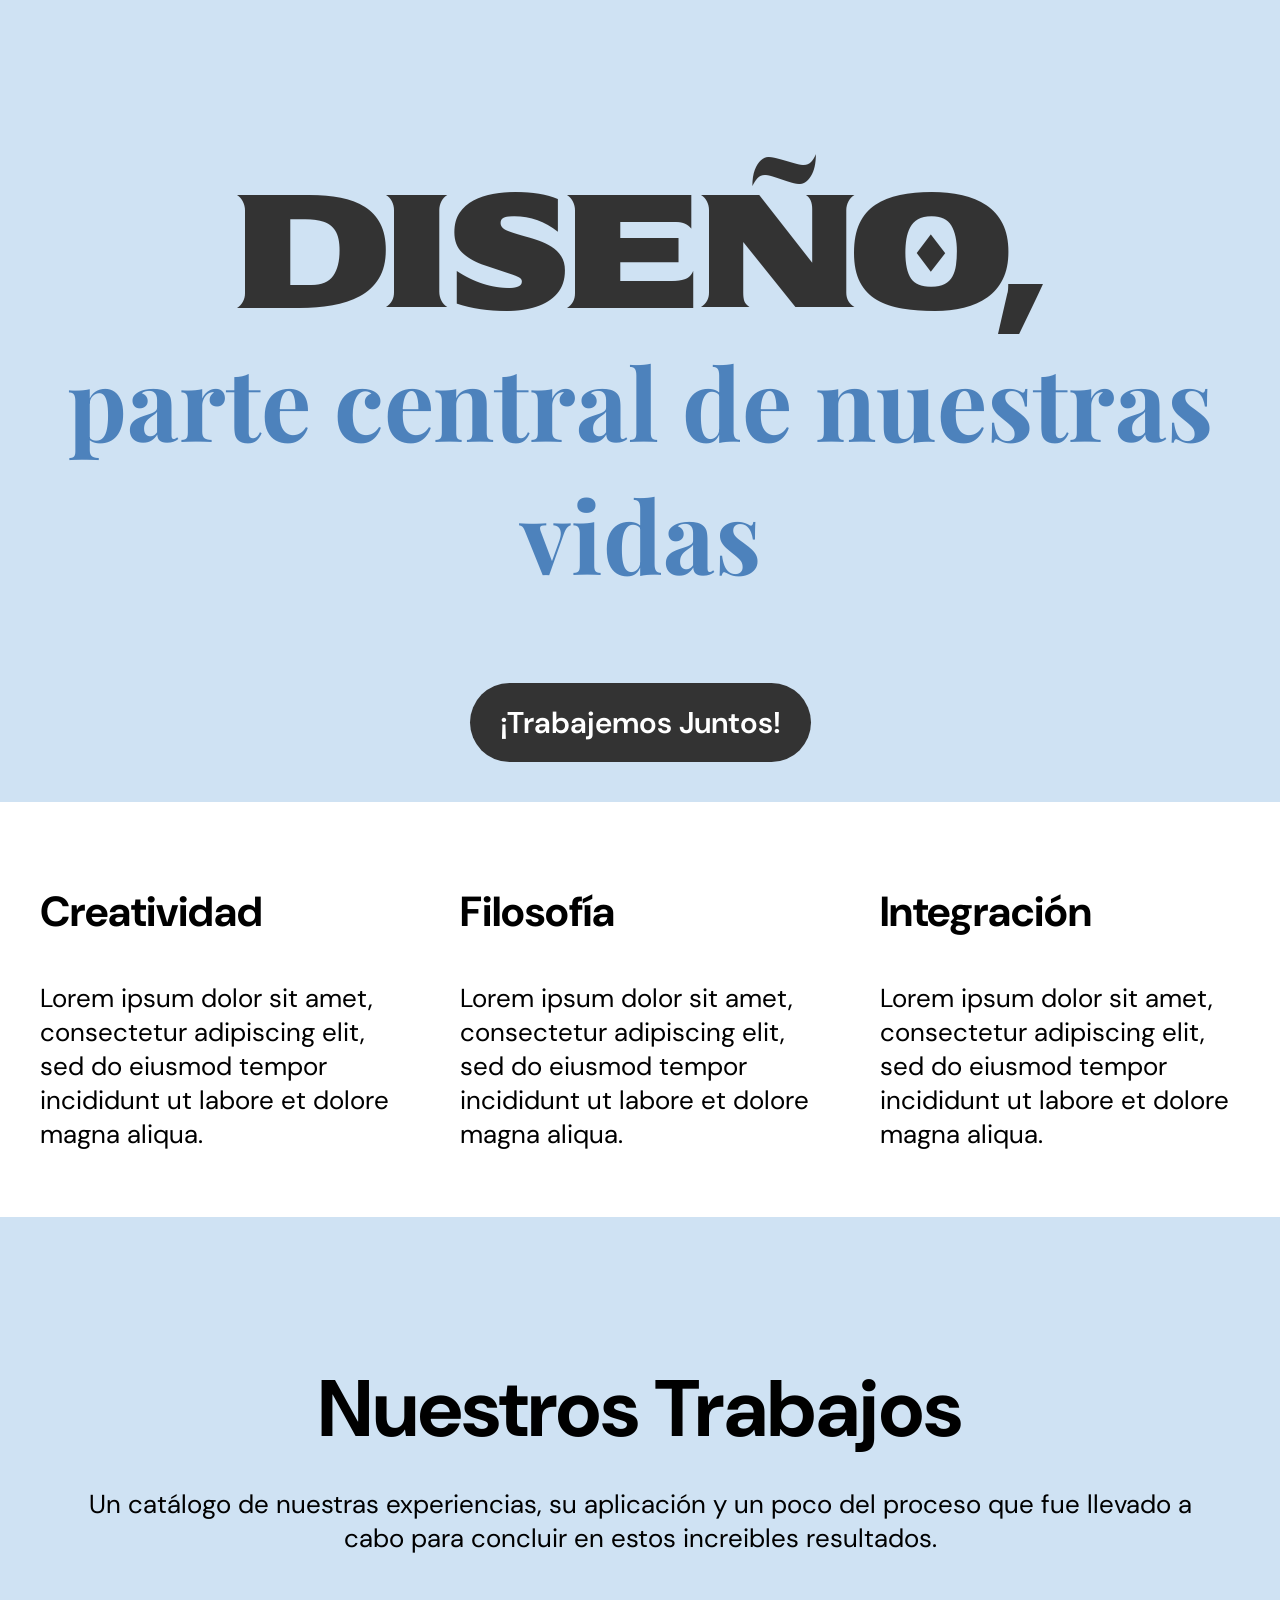
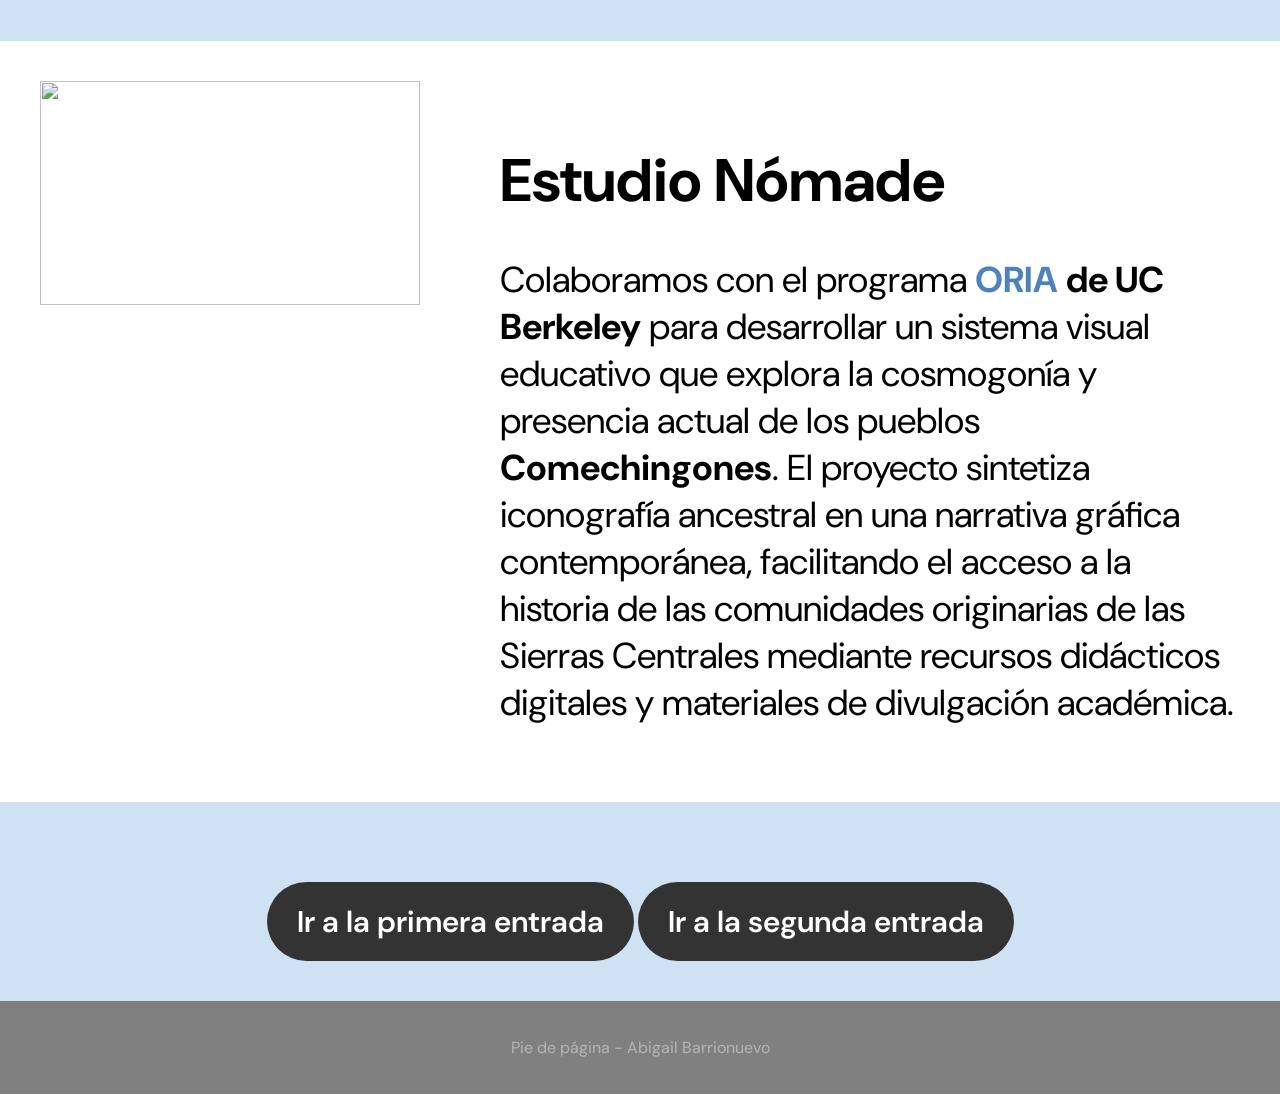
==== index.html @ 307fc612 "Add files via upload" ====
<!DOCTYPE html>
<html lang="es">
<head>
    <meta charset="UTF-8">
    <meta name="viewport" content="width=device-width, initial-scale=1.0">
    <title>Abi-web</title>
    <link rel="stylesheet" href="styles.css">
  <link rel="preconnect" href="https://fonts.googleapis.com">
<link rel="preconnect" href="https://fonts.gstatic.com" crossorigin>
<link href="https://fonts.googleapis.com/css2?family=Sekuya&display=swap" rel="stylesheet">
  <link rel="preconnect" href="https://fonts.googleapis.com">
<link rel="preconnect" href="https://fonts.gstatic.com" crossorigin>
<link href="https://fonts.googleapis.com/css2?family=Playfair+Display:ital,wght@0,400..900;1,400..900&display=swap" rel="stylesheet">
  <link rel="preconnect" href="https://fonts.googleapis.com">
<link rel="preconnect" href="https://fonts.gstatic.com" crossorigin>
<link href="https://fonts.googleapis.com/css2?family=DM+Sans:ital,opsz,wght@0,9..40,100..1000;1,9..40,100..1000&display=swap" rel="stylesheet">
</head>
<body>

    <header class="main-header">
        <h1>Diseño,</h1>
        <h2>parte central de nuestras vidas</h2>
        <button class="header-button">¡Trabajemos Juntos!</button>
    </header>

    <main>
        <section class="three-columns">
            <div class="column">
                <p class="text-large">Creatividad</p>
                <p class="text-medium">Lorem ipsum dolor sit amet, consectetur adipiscing elit, sed do eiusmod tempor incididunt ut labore et dolore magna aliqua.</p>
            </div>
            <div class="column">
                <p class="text-large">Filosofía</p>
                <p class="text-medium">Lorem ipsum dolor sit amet, consectetur adipiscing elit, sed do eiusmod tempor incididunt ut labore et dolore magna aliqua.</p>
            </div>
            <div class="column">
                <p class="text-large">Integración</p>
                <p class="text-medium">Lorem ipsum dolor sit amet, consectetur adipiscing elit, sed do eiusmod tempor incididunt ut labore et dolore magna aliqua.</p>
            </div>
        </section>

        <section class="centered-section">
            <h3>Nuestros Trabajos</h3>
            <p>Un catálogo de nuestras experiencias, su aplicación y un poco del proceso que fue llevado a cabo para concluir en estos increibles resultados.</p>
        </section>

        <section class="unequal-columns">
            <div class="col-1-3">
            <img src="https://orias.berkeley.edu/sites/default/files/general/pit_house_yucat_3.jpg" alt="" width="380" height="224" </img>
            <iframe width="380" height="215" src="https://www.youtube.com/embed/15dWps2HB4c?si=ycAv3nsg4Rj8vPM7" title="YouTube video player" frameborder="0" allow="accelerometer; autoplay; clipboard-write; encrypted-media; gyroscope; picture-in-picture; web-share" referrerpolicy="strict-origin-when-cross-origin" allowfullscreen></iframe>
            </div>
            <div class="col-2-3">
              <p class="text-large">Estudio Nómade</p>
        <p class="text-medium">Colaboramos con el programa <a href="https://orias.berkeley.edu/home/about-orias" target="_blank">ORIA</a> <strong>de UC Berkeley</strong> para desarrollar un sistema visual educativo que explora la cosmogonía y presencia actual de los pueblos <strong data-path-to-node="1" data-index-in-node="154">Comechingones</strong>. El proyecto sintetiza iconografía ancestral en una narrativa gráfica contemporánea, facilitando el acceso a la historia de las comunidades originarias de las Sierras Centrales mediante recursos didácticos digitales y materiales de divulgación académica.</p>
            </div>
        </section>
        <section class="centered-section">
        <div style="margin-top: 40px;">
            <a href="entrada1.html" class="header-button" style="text-decoration: none;">Ir a la primera entrada</a>
            <a href="entrada2.html" class="header-button" style="text-decoration: none;">Ir a la segunda entrada</a>
          </section>
        </div>
    </main>

    <footer class="main-footer">
        <p>Pie de página - Abigail Barrionuevo</p>
    </footer>

</body>
</html>
---- styles.css ----
body {
    margin: 0;
    font-family: Arial, sans-serif;
}
.main-header {
    background-color: #cfe2f3;
    padding: 40px;
    text-align: center;
}
.main-header h1, 
.sekuya-regular {
  font-family: "Sekuya", system-ui;
  font-size: 160px;
  font-weight: 400;
  font-style: normal;
  height: 80px; 
  color: #333; 
}
.main-header h2,  
.playfair-display {
  font-family: "Playfair Display", serif;
  font-size: 100px;
  font-weight: 0;
  font-style: normal;
  color: #4d82bc; 
}
.header-button {
    padding: 20px 30px;
    font-size: 30px;
    cursor: pointer;
  border-radius: 40px;
  font-family: "DM Sans", sans-serif;
    font-optical-sizing: auto;
    font-weight: 600; 
    font-style: normal; 
  border: none;
    background-color: #333;
    color: white;
}

.three-columns {
    display: flex;
    background-color: #ffffff;
    padding: 40px;
    gap: 60px;
  font-family: "DM Sans", sans-serif;
    font-optical-sizing: auto;
    font-style: normal;
}

.column {
    flex: 1;
}
 p{
font-family: "DM Sans", sans-serif;
 }

.text-large {
    font-size: 42px;
  font-weight: 700;
}

.text-medium {
    font-size: 26px; 
  font-weight: 400
}

.centered-section {
    background-color: #cfe2f3;
    padding: 60px;
    text-align: center;
  font-family: "DM Sans", sans-serif;
    font-optical-sizing: auto;
    font-style: normal;
}

.centered-section h3 {
    font-size: 80px;
    margin-bottom: 20px;
}

.centered-section p {
    font-size: 26px;
}

.unequal-columns {
    display: flex;
    background-color: #ffffff;
    padding: 40px;
  gap: 80px;
  font-family: "DM Sans", sans-serif;
}

.col-1-3 {
    width: 33.33%;
}

.col-2-3 {
    width: 66.66%;
  
}
.col-2-3 .text-large {
    font-size: 60px;
    font-weight: 700;
    margin-bottom: 10px; 
}

.col-2-3 .text-medium {
    font-size: 36px;
    font-weight: 400;
}
.col-2-3 a {
    color: #4d82bc; 
    text-decoration: none; 
    font-weight: 700; 
    transition: color 0.8s; 
}
.col-2-3 a:hover {
    color: #4d82bc !important;
  background: transparent !important;
    text-decoration: underline;
}
.main-footer {
    background-color: #808080 !important;
    color: rgb(183, 179, 179);
    text-align: center;
    padding: 20px;
}
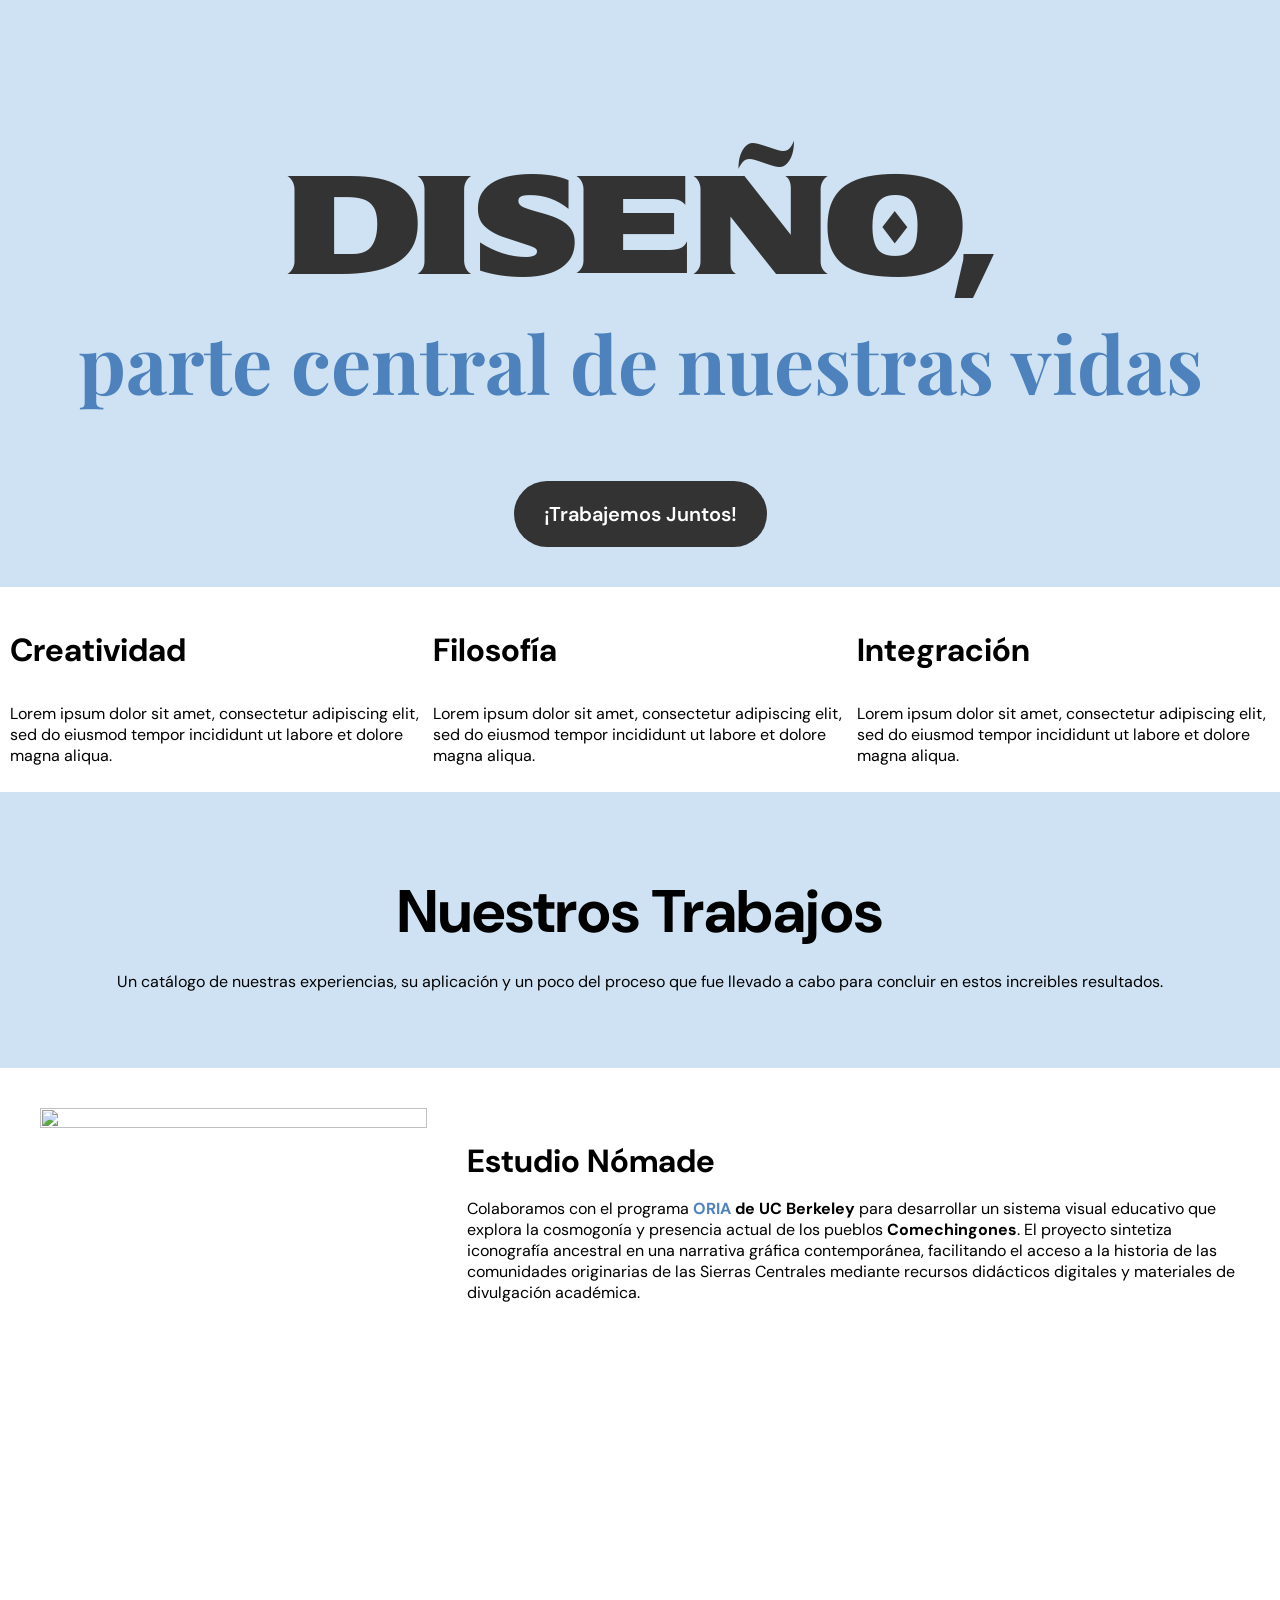
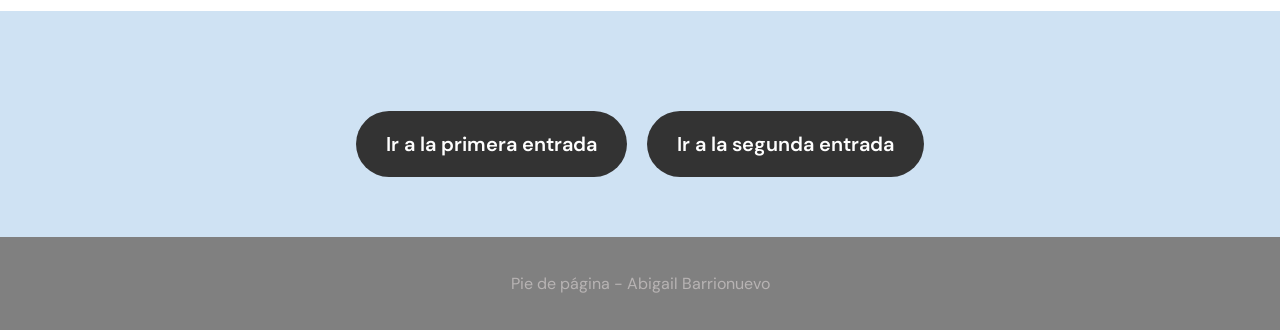
==== commit 30f10eed: "Update index.html" ====
--- a/index.html
+++ b/index.html
@@ -20,46 +20,49 @@
     <header class="main-header">
         <h1>Diseño,</h1>
         <h2>parte central de nuestras vidas</h2>
-        <button class="header-button">¡Trabajemos Juntos!</button>
+        <button>¡Trabajemos Juntos!</button>
     </header>
 
     <main>
         <section class="three-columns">
             <div class="column">
-                <p class="text-large">Creatividad</p>
-                <p class="text-medium">Lorem ipsum dolor sit amet, consectetur adipiscing elit, sed do eiusmod tempor incididunt ut labore et dolore magna aliqua.</p>
+                <h3>Creatividad</h3>
+                <p>Lorem ipsum dolor sit amet, consectetur adipiscing elit, sed do eiusmod tempor incididunt ut labore et dolore magna aliqua.</p>
             </div>
             <div class="column">
-                <p class="text-large">Filosofía</p>
-                <p class="text-medium">Lorem ipsum dolor sit amet, consectetur adipiscing elit, sed do eiusmod tempor incididunt ut labore et dolore magna aliqua.</p>
+                <h3>Filosofía</h3>
+                <p>Lorem ipsum dolor sit amet, consectetur adipiscing elit, sed do eiusmod tempor incididunt ut labore et dolore magna aliqua.</p>
             </div>
             <div class="column">
-                <p class="text-large">Integración</p>
-                <p class="text-medium">Lorem ipsum dolor sit amet, consectetur adipiscing elit, sed do eiusmod tempor incididunt ut labore et dolore magna aliqua.</p>
+                <h3>Integración</h3>
+                <p>Lorem ipsum dolor sit amet, consectetur adipiscing elit, sed do eiusmod tempor incididunt ut labore et dolore magna aliqua.</p>
             </div>
         </section>
 
         <section class="centered-section">
-            <h3>Nuestros Trabajos</h3>
-            <p>Un catálogo de nuestras experiencias, su aplicación y un poco del proceso que fue llevado a cabo para concluir en estos increibles resultados.</p>
+            <h3> Nuestros Trabajos </h3>
+            <p> Un catálogo de nuestras experiencias, su aplicación y un poco del proceso que fue llevado a cabo para concluir en estos increibles resultados.</p>
         </section>
 
         <section class="unequal-columns">
             <div class="col-1-3">
-            <img src="https://orias.berkeley.edu/sites/default/files/general/pit_house_yucat_3.jpg" alt="" width="380" height="224" </img>
-            <iframe width="380" height="215" src="https://www.youtube.com/embed/15dWps2HB4c?si=ycAv3nsg4Rj8vPM7" title="YouTube video player" frameborder="0" allow="accelerometer; autoplay; clipboard-write; encrypted-media; gyroscope; picture-in-picture; web-share" referrerpolicy="strict-origin-when-cross-origin" allowfullscreen></iframe>
+            <img src="https://orias.berkeley.edu/sites/default/files/general/pit_house_yucat_3.jpg" alt="" width="380" height="224"> 
+            <iframe src="https://www.youtube.com/embed/15dWps2HB4c?si=ycAv3nsg4Rj8vPM7" title="YouTube video player" frameborder="0" allow="accelerometer; autoplay; clipboard-write; encrypted-media; gyroscope; picture-in-picture; web-share" referrerpolicy="strict-origin-when-cross-origin" allowfullscreen></iframe>
             </div>
             <div class="col-2-3">
-              <p class="text-large">Estudio Nómade</p>
-        <p class="text-medium">Colaboramos con el programa <a href="https://orias.berkeley.edu/home/about-orias" target="_blank">ORIA</a> <strong>de UC Berkeley</strong> para desarrollar un sistema visual educativo que explora la cosmogonía y presencia actual de los pueblos <strong data-path-to-node="1" data-index-in-node="154">Comechingones</strong>. El proyecto sintetiza iconografía ancestral en una narrativa gráfica contemporánea, facilitando el acceso a la historia de las comunidades originarias de las Sierras Centrales mediante recursos didácticos digitales y materiales de divulgación académica.</p>
+              <h3>Estudio Nómade</h3>
+              <p> Colaboramos con el programa <a href="https://orias.berkeley.edu/home/about-orias" target="_blank">ORIA</a> <strong>de UC Berkeley</strong> para desarrollar un sistema visual educativo que explora la cosmogonía y presencia actual de los pueblos <strong data-path-to-node="1" data-index-in-node="154">Comechingones</strong>. El proyecto sintetiza iconografía ancestral en una narrativa gráfica contemporánea, facilitando el acceso a la historia de las comunidades originarias de las Sierras Centrales mediante recursos didácticos digitales y materiales de divulgación académica.</p>
             </div>
         </section>
+      
         <section class="centered-section">
-        <div style="margin-top: 40px;">
-            <a href="entrada1.html" class="header-button" style="text-decoration: none;">Ir a la primera entrada</a>
-            <a href="entrada2.html" class="header-button" style="text-decoration: none;">Ir a la segunda entrada</a>
-          </section>
-        </div>
+    <div class="botones-contenedor"
+      style="margin-top: 40px;">
+        <a href="entrada1.html" class="button" style="text-decoration: none;">Ir a la primera entrada</a>
+        <a href="entrada2.html" class="button" style="text-decoration: none;">Ir a la segunda entrada</a>
+    </div>
+</section>
+      
     </main>
 
     <footer class="main-footer">
@@ -67,4 +70,4 @@
     </footer>
 
 </body>
-</html>+</html>
--- a/styles.css
+++ b/styles.css
@@ -7,62 +7,71 @@
     padding: 40px;
     text-align: center;
 }
-.main-header h1, 
+h1, 
 .sekuya-regular {
   font-family: "Sekuya", system-ui;
-  font-size: 160px;
+  font-size: 140px;
   font-weight: 400;
   font-style: normal;
   height: 80px; 
   color: #333; 
 }
-.main-header h2,  
+h2,  
 .playfair-display {
   font-family: "Playfair Display", serif;
-  font-size: 100px;
+  font-size: 80px;
   font-weight: 0;
   font-style: normal;
   color: #4d82bc; 
 }
-.header-button {
+
+button, 
+.button {
     padding: 20px 30px;
-    font-size: 30px;
+    font-size: 20px;
     cursor: pointer;
-  border-radius: 40px;
-  font-family: "DM Sans", sans-serif;
-    font-optical-sizing: auto;
+    border-radius: 40px;
+    font-family: "DM Sans", sans-serif;
     font-weight: 600; 
     font-style: normal; 
-  border: none;
+    text-decoration: none !important;
+    border: none;
     background-color: #333;
-    color: white;
+    color: white !important;
+}
+
+.botones-contenedor {
+    display: flex;
+    justify-content: center;
+    gap: 20px;  
 }
 
 .three-columns {
     display: flex;
+    flex-wrap: wrap;
     background-color: #ffffff;
-    padding: 40px;
-    gap: 60px;
-  font-family: "DM Sans", sans-serif;
+    padding: 10px;
+    gap: 10px;
+    font-family: "DM Sans", sans-serif;
     font-optical-sizing: auto;
     font-style: normal;
 }
 
 .column {
     flex: 1;
+    min-width: 280px; 
 }
- p{
-font-family: "DM Sans", sans-serif;
- }
 
-.text-large {
-    font-size: 42px;
+h3 {
+  font-family: "DM Sans", sans-serif;
+    font-size: 32px;
   font-weight: 700;
 }
 
-.text-medium {
-    font-size: 26px; 
-  font-weight: 400
+p {
+  font-family: "DM Sans", sans-serif;
+  font-size: 16px;
+  font-weight: 400;
 }
 
 .centered-section {
@@ -75,40 +84,46 @@
 }
 
 .centered-section h3 {
-    font-size: 80px;
-    margin-bottom: 20px;
-}
-
-.centered-section p {
-    font-size: 26px;
+    font-size: 60px;
+    margin: 20px;
 }
 
 .unequal-columns {
     display: flex;
+    flex-wrap: wrap; 
     background-color: #ffffff;
     padding: 40px;
-  gap: 80px;
-  font-family: "DM Sans", sans-serif;
+    gap: 40px;
 }
 
 .col-1-3 {
-    width: 33.33%;
+    flex: 1;
+    min-width: 320px;
 }
 
 .col-2-3 {
-    width: 66.66%;
-  
+    flex: 2;
+    min-width: 320px;
 }
-.col-2-3 .text-large {
-    font-size: 60px;
-    font-weight: 700;
+
+.col-1-3 img {
+    width: 100%;
+    height: auto;
+    display: block;
+    margin-bottom: 20px;
+}
+
+.col-1-3 iframe {
+    width: 100%;
+    max-width: 380px;
+    height: 215px;
+    display: block;
+}
+
+.col-2-3 h3 {
     margin-bottom: 10px; 
 }
 
-.col-2-3 .text-medium {
-    font-size: 36px;
-    font-weight: 400;
-}
 .col-2-3 a {
     color: #4d82bc; 
     text-decoration: none; 
@@ -120,6 +135,7 @@
   background: transparent !important;
     text-decoration: underline;
 }
+
 .main-footer {
     background-color: #808080 !important;
     color: rgb(183, 179, 179);
@@ -127,4 +143,3 @@
     padding: 20px;
 }
 
-
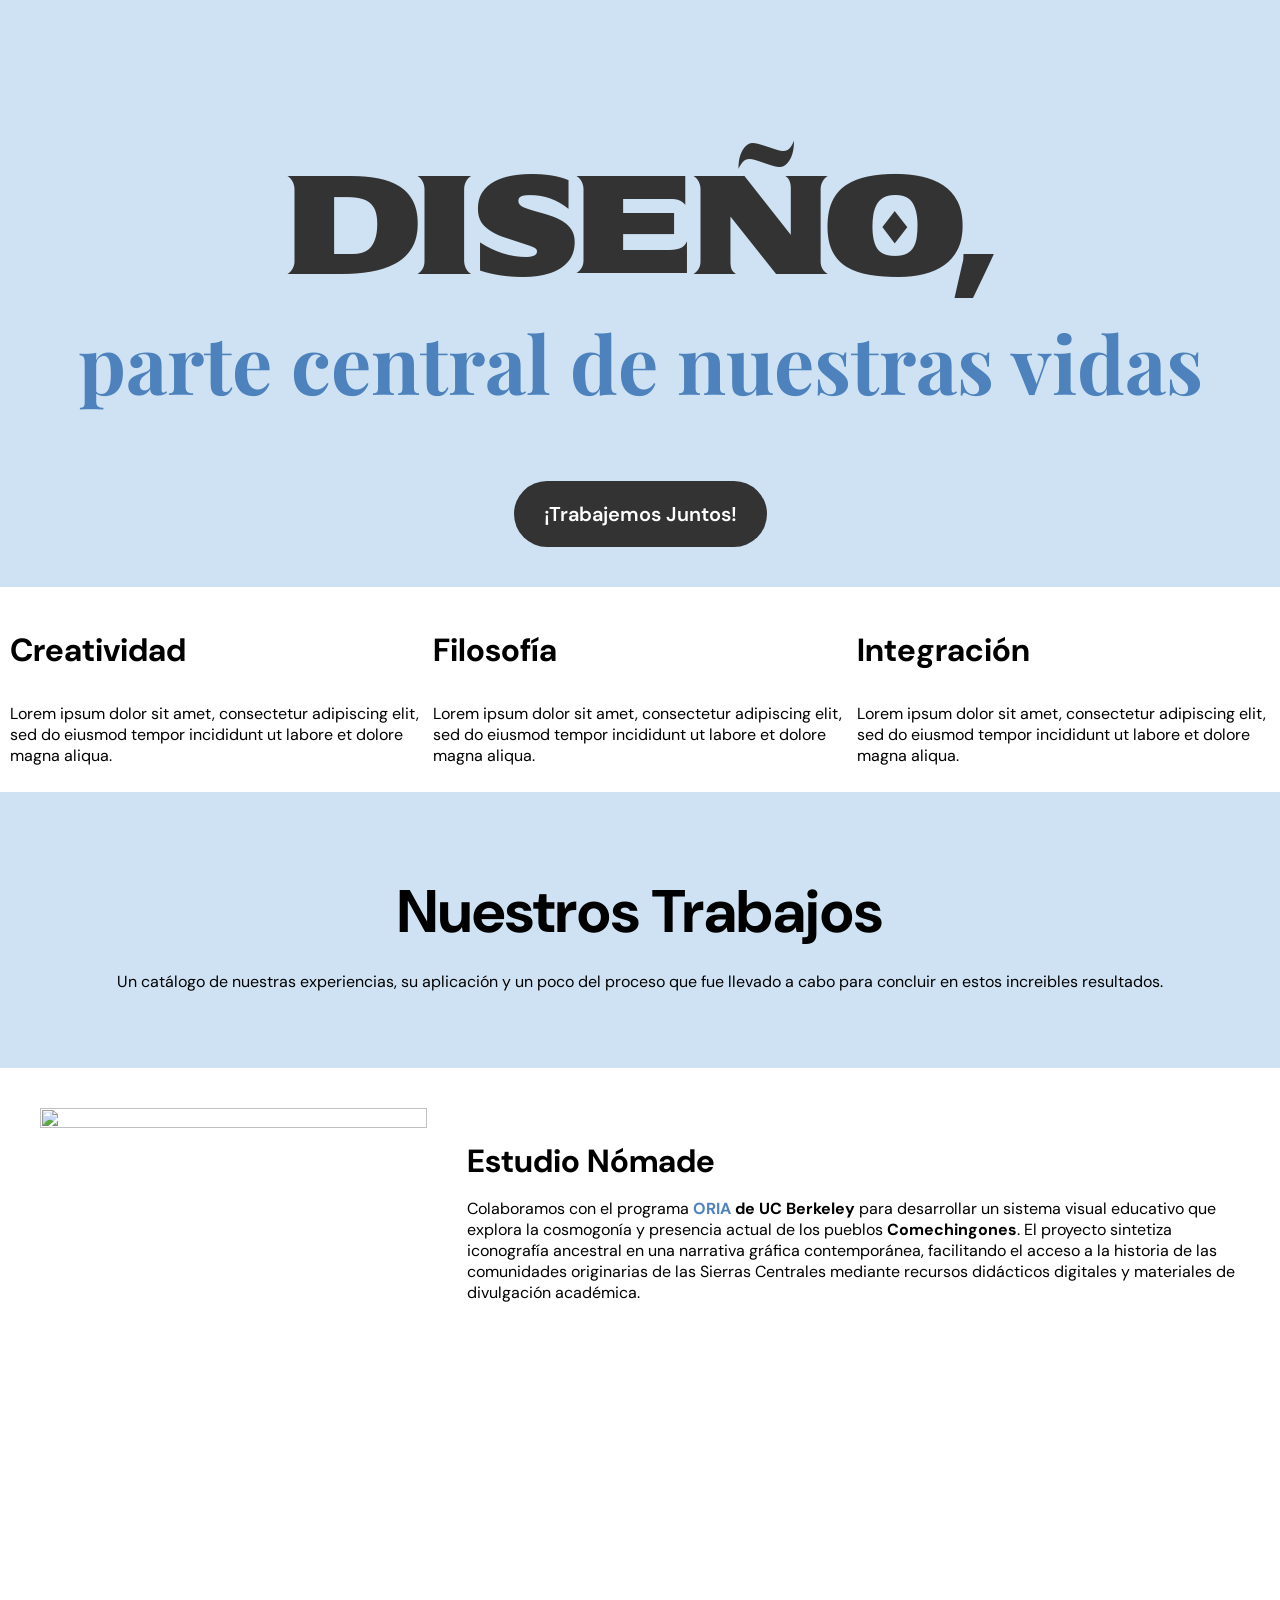
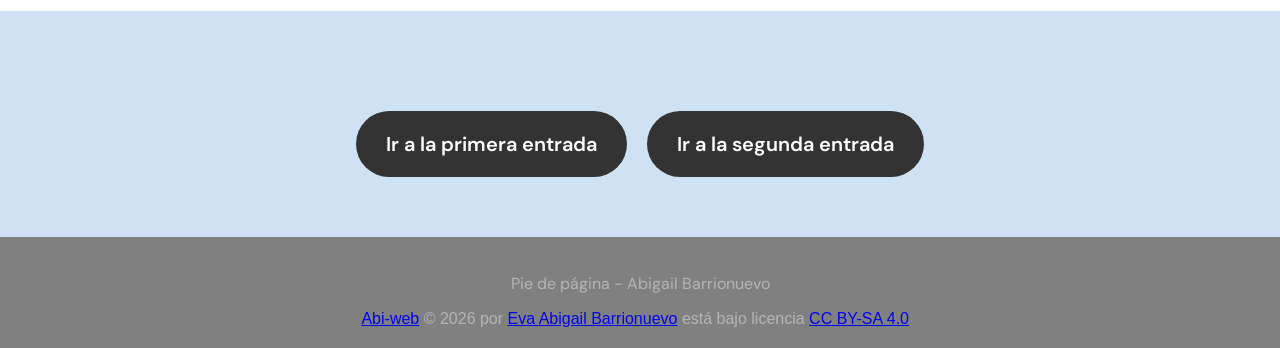
==== commit 71d8512b: "Update index.html" ====
--- a/index.html
+++ b/index.html
@@ -67,6 +67,7 @@
 
     <footer class="main-footer">
         <p>Pie de página - Abigail Barrionuevo</p>
+        <a href="https://abigailfrontroth.github.io/abigailbarrionuevo.github.io/"><font dir="auto" style="vertical-align: inherit;"><font dir="auto" style="vertical-align: inherit;">Abi-web</font></font></a><font dir="auto" style="vertical-align: inherit;"><font dir="auto" style="vertical-align: inherit;"> © 2026 por </font></font><a href="https://www.instagram.com/abi_frth/?hl=es"><font dir="auto" style="vertical-align: inherit;"><font dir="auto" style="vertical-align: inherit;">Eva Abigail Barrionuevo</font></font></a><font dir="auto" style="vertical-align: inherit;"><font dir="auto" style="vertical-align: inherit;"> está bajo licencia </font></font><a href="https://creativecommons.org/licenses/by-sa/4.0/"><font dir="auto" style="vertical-align: inherit;"><font dir="auto" style="vertical-align: inherit;">CC BY-SA 4.0</font></font></a><img src="https://mirrors.creativecommons.org/presskit/icons/cc.svg" alt="" style="max-width: 1em;max-height:1em;margin-left: .2em;"><img src="https://mirrors.creativecommons.org/presskit/icons/by.svg" alt="" style="max-width: 1em;max-height:1em;margin-left: .2em;"><img src="https://mirrors.creativecommons.org/presskit/icons/sa.svg" alt="" style="max-width: 1em;max-height:1em;margin-left: .2em;">
     </footer>
 
 </body>
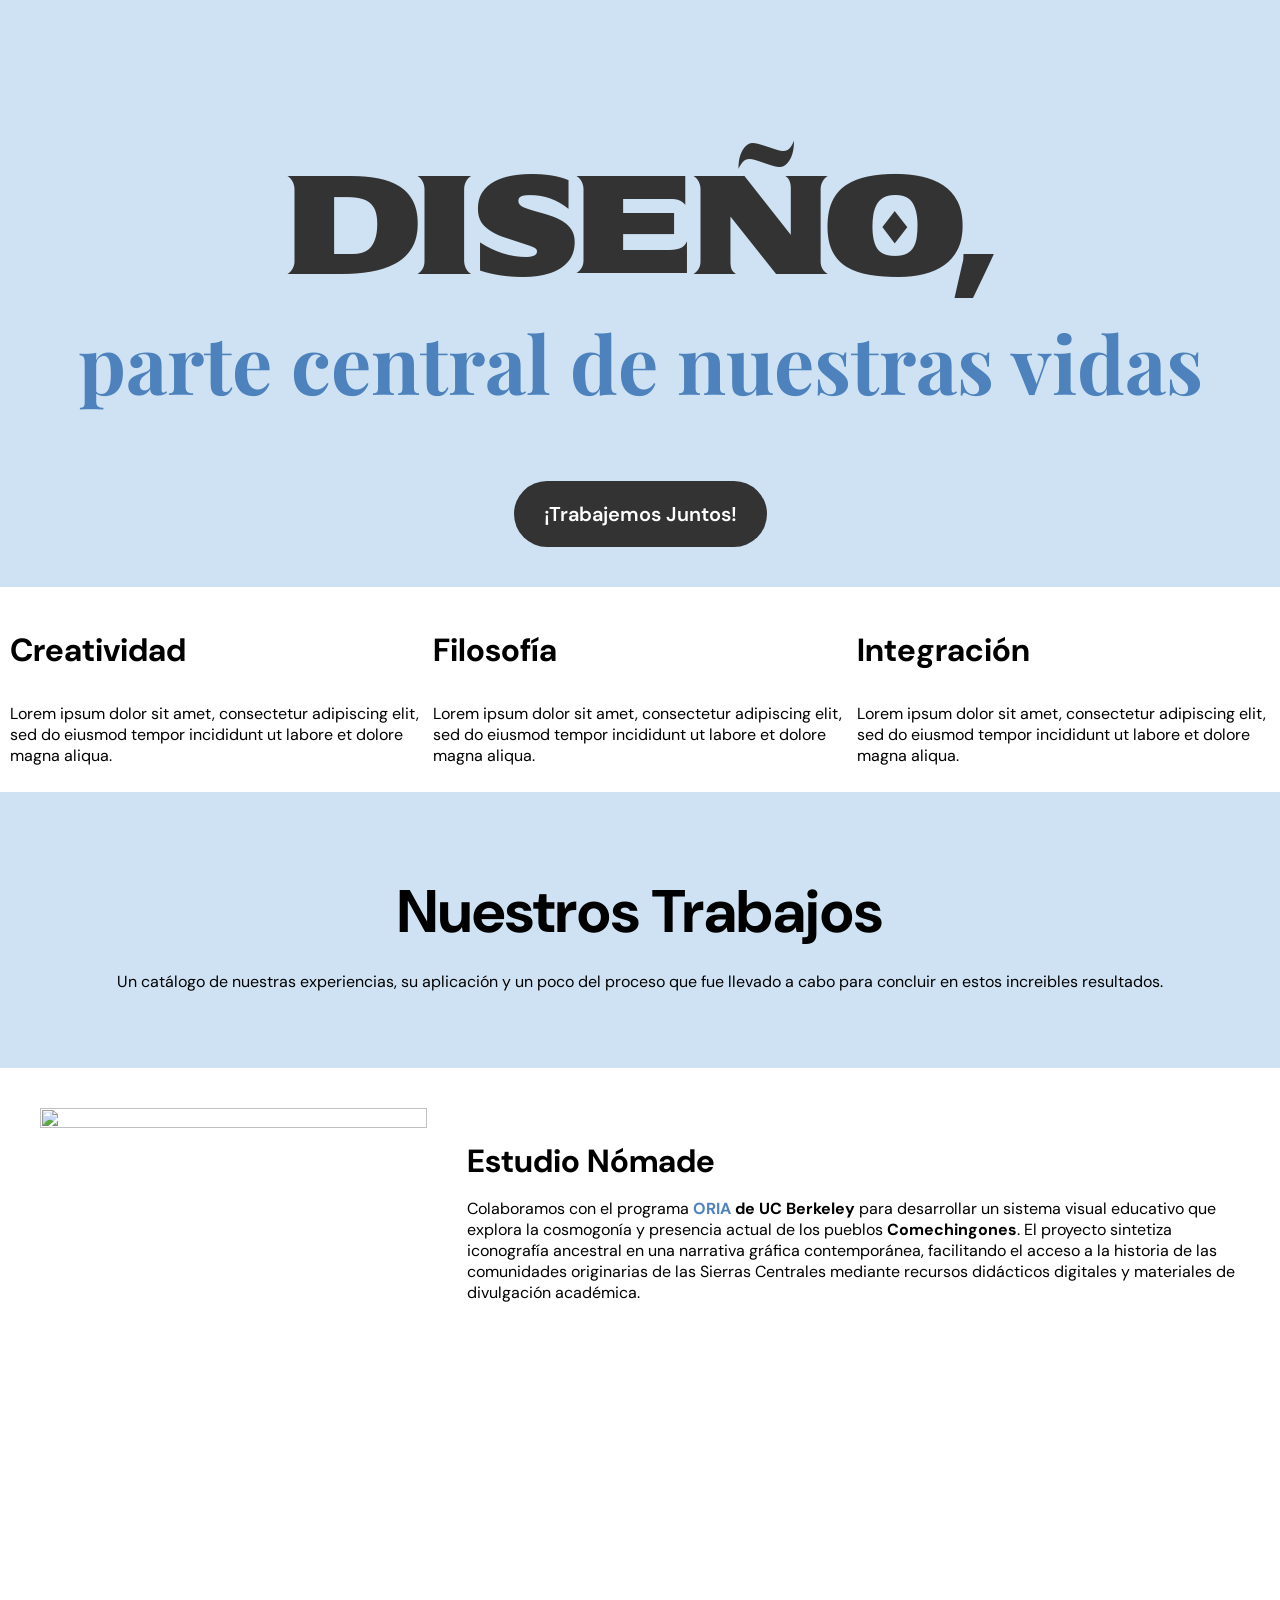
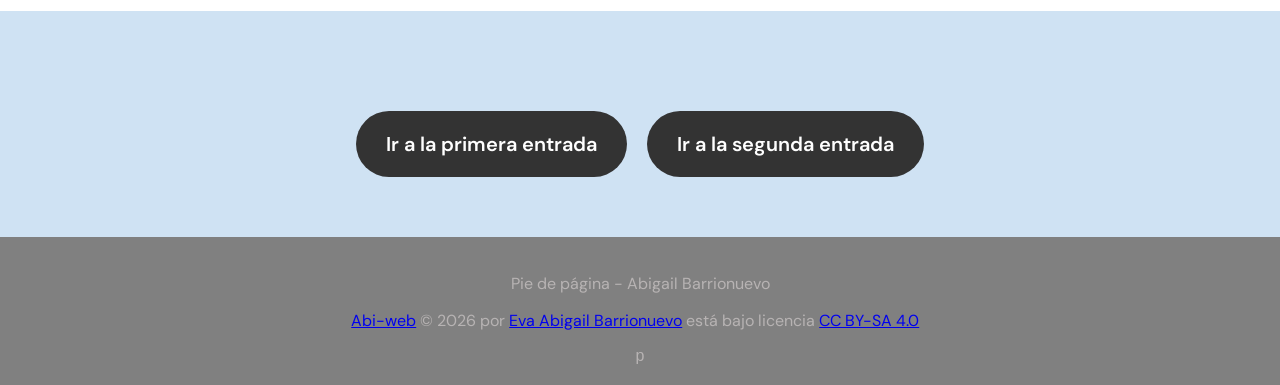
==== commit 49fa3031: "Update index.html" ====
--- a/index.html
+++ b/index.html
@@ -67,7 +67,7 @@
 
     <footer class="main-footer">
         <p>Pie de página - Abigail Barrionuevo</p>
-        <a href="https://abigailfrontroth.github.io/abigailbarrionuevo.github.io/"><font dir="auto" style="vertical-align: inherit;"><font dir="auto" style="vertical-align: inherit;">Abi-web</font></font></a><font dir="auto" style="vertical-align: inherit;"><font dir="auto" style="vertical-align: inherit;"> © 2026 por </font></font><a href="https://www.instagram.com/abi_frth/?hl=es"><font dir="auto" style="vertical-align: inherit;"><font dir="auto" style="vertical-align: inherit;">Eva Abigail Barrionuevo</font></font></a><font dir="auto" style="vertical-align: inherit;"><font dir="auto" style="vertical-align: inherit;"> está bajo licencia </font></font><a href="https://creativecommons.org/licenses/by-sa/4.0/"><font dir="auto" style="vertical-align: inherit;"><font dir="auto" style="vertical-align: inherit;">CC BY-SA 4.0</font></font></a><img src="https://mirrors.creativecommons.org/presskit/icons/cc.svg" alt="" style="max-width: 1em;max-height:1em;margin-left: .2em;"><img src="https://mirrors.creativecommons.org/presskit/icons/by.svg" alt="" style="max-width: 1em;max-height:1em;margin-left: .2em;"><img src="https://mirrors.creativecommons.org/presskit/icons/sa.svg" alt="" style="max-width: 1em;max-height:1em;margin-left: .2em;">
+        <p> <a href="https://abigailfrontroth.github.io/abigailbarrionuevo.github.io/"><font dir="auto" style="vertical-align: inherit;"><font dir="auto" style="vertical-align: inherit;">Abi-web</font></font></a><font dir="auto" style="vertical-align: inherit;"><font dir="auto" style="vertical-align: inherit;"> © 2026 por </font></font><a href="https://www.instagram.com/abi_frth/?hl=es"><font dir="auto" style="vertical-align: inherit;"><font dir="auto" style="vertical-align: inherit;">Eva Abigail Barrionuevo</font></font></a><font dir="auto" style="vertical-align: inherit;"><font dir="auto" style="vertical-align: inherit;"> está bajo licencia </font></font><a href="https://creativecommons.org/licenses/by-sa/4.0/"><font dir="auto" style="vertical-align: inherit;"><font dir="auto" style="vertical-align: inherit;">CC BY-SA 4.0</font></font></a><img src="https://mirrors.creativecommons.org/presskit/icons/cc.svg" alt="" style="max-width: 1em;max-height:1em;margin-left: .2em;"><img src="https://mirrors.creativecommons.org/presskit/icons/by.svg" alt="" style="max-width: 1em;max-height:1em;margin-left: .2em;"><img src="https://mirrors.creativecommons.org/presskit/icons/sa.svg" alt="" style="max-width: 1em;max-height:1em;margin-left: .2em;"> </p>p
     </footer>
 
 </body>
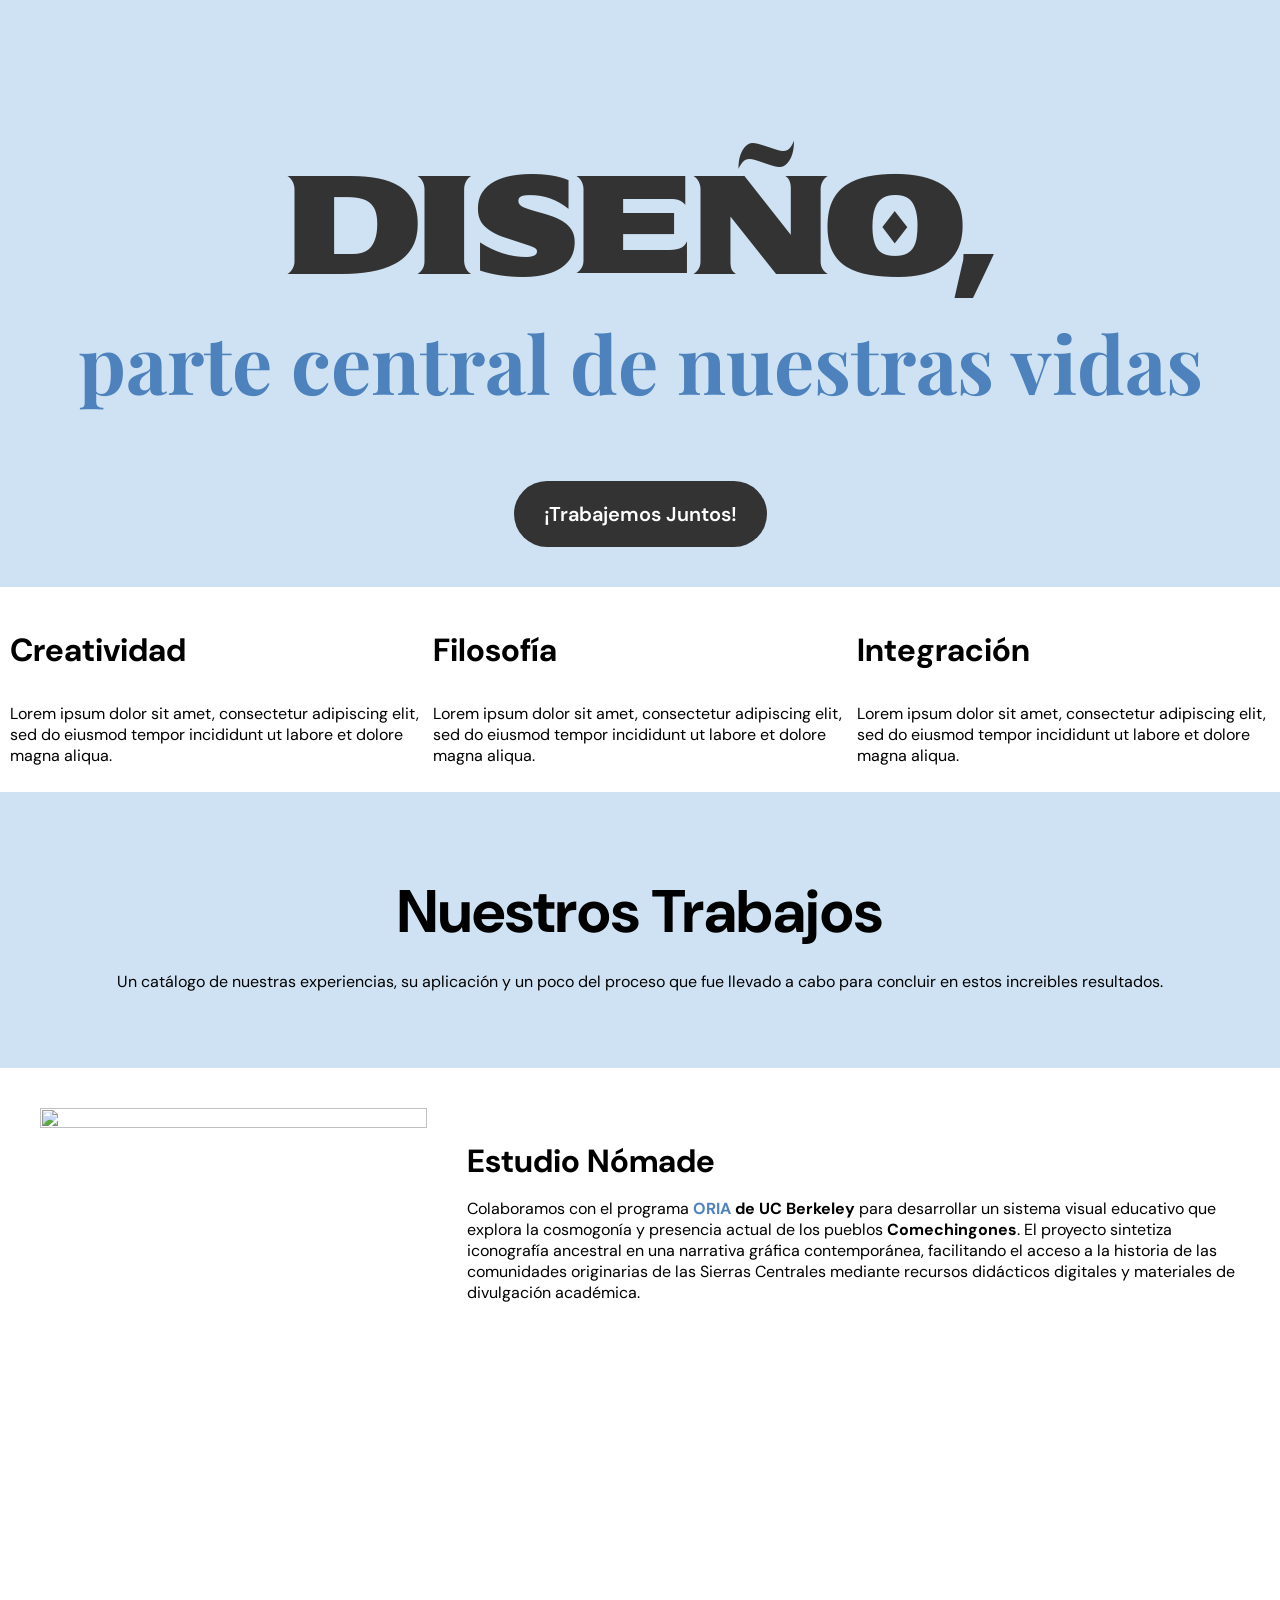
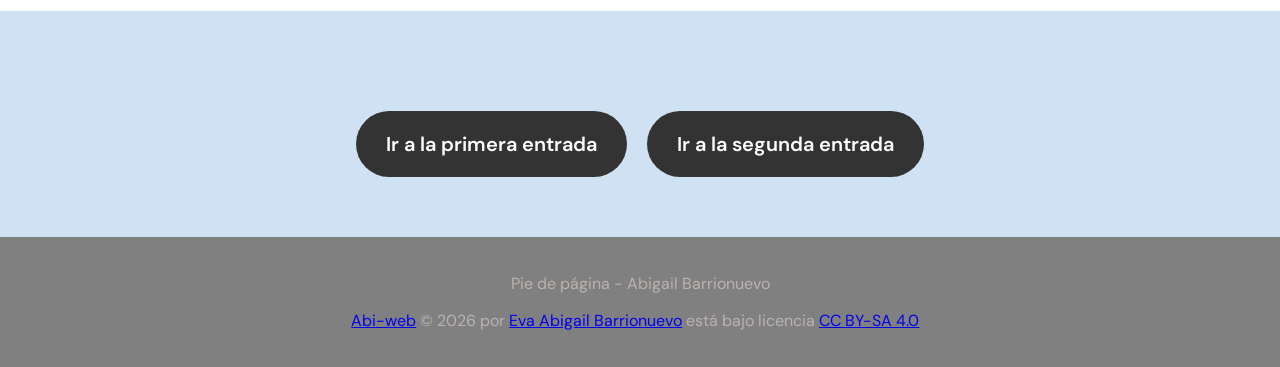
==== commit 47afa456: "Update index.html" ====
--- a/index.html
+++ b/index.html
@@ -67,7 +67,7 @@
 
     <footer class="main-footer">
         <p>Pie de página - Abigail Barrionuevo</p>
-        <p> <a href="https://abigailfrontroth.github.io/abigailbarrionuevo.github.io/"><font dir="auto" style="vertical-align: inherit;"><font dir="auto" style="vertical-align: inherit;">Abi-web</font></font></a><font dir="auto" style="vertical-align: inherit;"><font dir="auto" style="vertical-align: inherit;"> © 2026 por </font></font><a href="https://www.instagram.com/abi_frth/?hl=es"><font dir="auto" style="vertical-align: inherit;"><font dir="auto" style="vertical-align: inherit;">Eva Abigail Barrionuevo</font></font></a><font dir="auto" style="vertical-align: inherit;"><font dir="auto" style="vertical-align: inherit;"> está bajo licencia </font></font><a href="https://creativecommons.org/licenses/by-sa/4.0/"><font dir="auto" style="vertical-align: inherit;"><font dir="auto" style="vertical-align: inherit;">CC BY-SA 4.0</font></font></a><img src="https://mirrors.creativecommons.org/presskit/icons/cc.svg" alt="" style="max-width: 1em;max-height:1em;margin-left: .2em;"><img src="https://mirrors.creativecommons.org/presskit/icons/by.svg" alt="" style="max-width: 1em;max-height:1em;margin-left: .2em;"><img src="https://mirrors.creativecommons.org/presskit/icons/sa.svg" alt="" style="max-width: 1em;max-height:1em;margin-left: .2em;"> </p>p
+        <p> <a href="https://abigailfrontroth.github.io/abigailbarrionuevo.github.io/"><font dir="auto" style="vertical-align: inherit;"><font dir="auto" style="vertical-align: inherit;">Abi-web</font></font></a><font dir="auto" style="vertical-align: inherit;"><font dir="auto" style="vertical-align: inherit;"> © 2026 por </font></font><a href="https://www.instagram.com/abi_frth/?hl=es"><font dir="auto" style="vertical-align: inherit;"><font dir="auto" style="vertical-align: inherit;">Eva Abigail Barrionuevo</font></font></a><font dir="auto" style="vertical-align: inherit;"><font dir="auto" style="vertical-align: inherit;"> está bajo licencia </font></font><a href="https://creativecommons.org/licenses/by-sa/4.0/"><font dir="auto" style="vertical-align: inherit;"><font dir="auto" style="vertical-align: inherit;">CC BY-SA 4.0</font></font></a><img src="https://mirrors.creativecommons.org/presskit/icons/cc.svg" alt="" style="max-width: 1em;max-height:1em;margin-left: .2em;"><img src="https://mirrors.creativecommons.org/presskit/icons/by.svg" alt="" style="max-width: 1em;max-height:1em;margin-left: .2em;"><img src="https://mirrors.creativecommons.org/presskit/icons/sa.svg" alt="" style="max-width: 1em;max-height:1em;margin-left: .2em;"> </p>
     </footer>
 
 </body>
